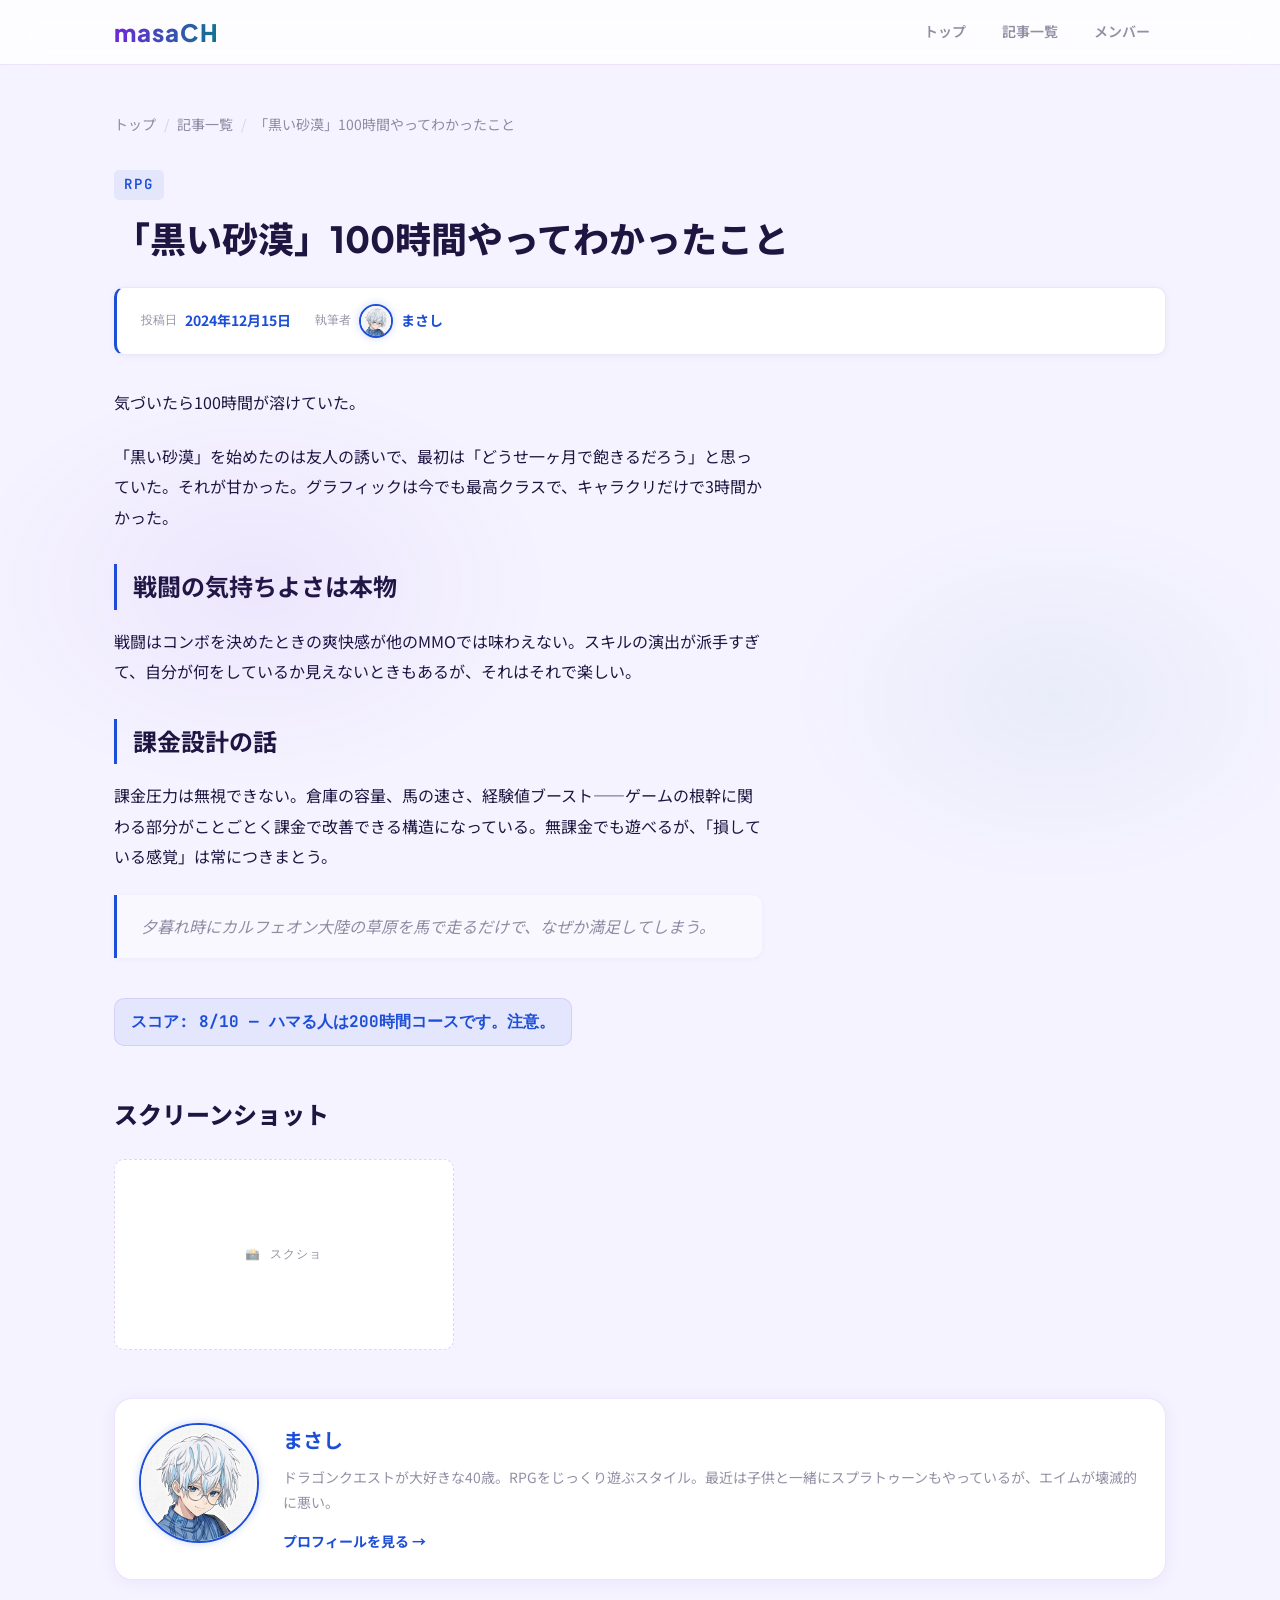
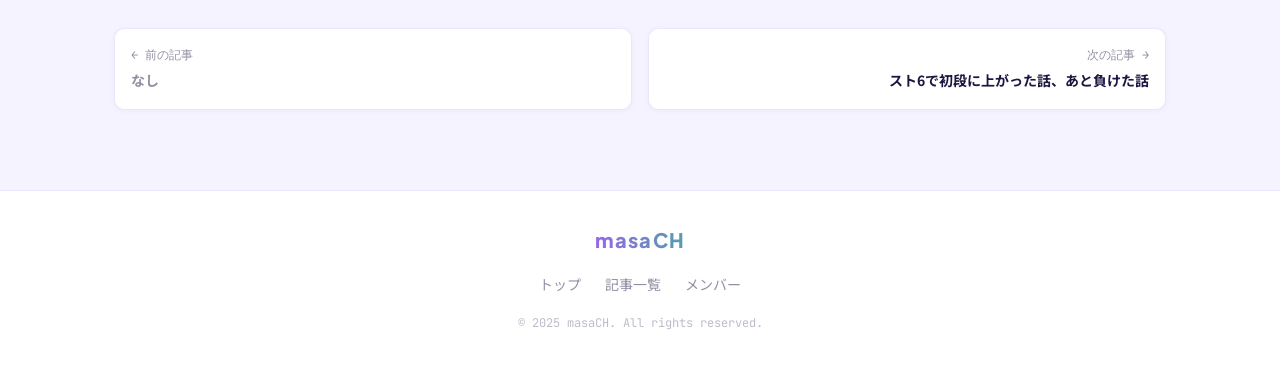
==== article-001.html @ e62e6ec9 "初回公開" ====
<!DOCTYPE html>
<html lang="ja">
<head>
  <meta charset="UTF-8">
  <meta name="viewport" content="width=device-width, initial-scale=1.0">
  <title>「黒い砂漠」100時間やってわかったこと — masaCH</title>
  <link rel="stylesheet" href="css/style.css">
</head>
<body class="page-wrapper member--masashi">

  <header class="site-header">
    <div class="header-inner">
      <a href="index.html" class="site-logo">masaCH</a>
      <button class="nav-toggle" aria-label="メニューを開く" aria-expanded="false" id="navToggle">
        <span></span><span></span><span></span>
      </button>
      <nav class="main-nav" id="mainNav">
        <a href="index.html">トップ</a>
        <a href="articles.html">記事一覧</a>
        <a href="members.html">メンバー</a>
      </nav>
    </div>
  </header>

  <main class="main-content">
    <div class="container">

      <nav class="breadcrumb" aria-label="パンくずリスト">
        <a href="index.html">トップ</a>
        <span class="breadcrumb__sep">/</span>
        <a href="articles.html">記事一覧</a>
        <span class="breadcrumb__sep">/</span>
        <span>「黒い砂漠」100時間やってわかったこと</span>
      </nav>

      <header class="article-header">
        <div class="card__tag">RPG</div>
        <h1 class="article__title">「黒い砂漠」100時間やってわかったこと</h1>
        <div class="article-meta">
          <div class="article-meta__item">
            <span class="article-meta__label">投稿日</span>
            <time datetime="2024-12-15"><strong>2024年12月15日</strong></time>
          </div>
          <div class="article-meta__item">
            <span class="article-meta__label">執筆者</span>
            <img class="avatar-img sm" src="images/masashi.png" alt="まさし">
            <strong>まさし</strong>
          </div>
        </div>
      </header>

      <div class="article-body">
        <p>気づいたら100時間が溶けていた。</p>
        <p>「黒い砂漠」を始めたのは友人の誘いで、最初は「どうせ一ヶ月で飽きるだろう」と思っていた。それが甘かった。グラフィックは今でも最高クラスで、キャラクリだけで3時間かかった。</p>
        <h2>戦闘の気持ちよさは本物</h2>
        <p>戦闘はコンボを決めたときの爽快感が他のMMOでは味わえない。スキルの演出が派手すぎて、自分が何をしているか見えないときもあるが、それはそれで楽しい。</p>
        <h2>課金設計の話</h2>
        <p>課金圧力は無視できない。倉庫の容量、馬の速さ、経験値ブースト——ゲームの根幹に関わる部分がことごとく課金で改善できる構造になっている。無課金でも遊べるが、「損している感覚」は常につきまとう。</p>
        <blockquote>夕暮れ時にカルフェオン大陸の草原を馬で走るだけで、なぜか満足してしまう。</blockquote>
        <div class="score">スコア: 8/10 — ハマる人は200時間コースです。注意。</div>
      </div>

      <section class="screenshots">
        <h2 class="section-title">スクリーンショット</h2>
        <div class="screenshots__grid">
          <div class="screenshot-placeholder"><span>📸 スクショ</span></div>
        </div>
      </section>

      <div class="author-card member--masashi">
        <img class="avatar-img lg" src="images/masashi.png" alt="まさし">
        <div class="author-card__info">
          <div class="author-card__handle">まさし</div>
          <p class="author-card__bio">ドラゴンクエストが大好きな40歳。RPGをじっくり遊ぶスタイル。最近は子供と一緒にスプラトゥーンもやっているが、エイムが壊滅的に悪い。</p>
          <a href="members.html" class="author-card__link">プロフィールを見る →</a>
        </div>
      </div>

      <nav class="article-nav" aria-label="記事ナビゲーション">
        <div class="article-nav__item">
          <span class="article-nav__label">← 前の記事</span>
          <span class="article-nav__title" style="color: var(--muted);">なし</span>
        </div>
        <a href="article-002.html" class="article-nav__item article-nav__item--next">
          <span class="article-nav__label">次の記事 →</span>
          <span class="article-nav__title">スト6で初段に上がった話、あと負けた話</span>
        </a>
      </nav>

    </div>
  </main>

  <footer class="site-footer">
    <div class="footer-inner">
      <div class="footer-logo">masaCH</div>
      <nav class="footer-links">
        <a href="index.html">トップ</a>
        <a href="articles.html">記事一覧</a>
        <a href="members.html">メンバー</a>
      </nav>
      <p class="footer-copy">&copy; 2025 masaCH. All rights reserved.</p>
    </div>
  </footer>

  <script src="js/main.js"></script>
</body>
</html>
---- css/style.css ----
/* ===================================================
   masaCH — style.css  (ライトテーマ)
=================================================== */

@import url('https://fonts.googleapis.com/css2?family=Plus+Jakarta+Sans:wght@400;600;700;800&family=Noto+Sans+JP:wght@400;500;700&family=JetBrains+Mono:wght@400;500&display=swap');

/* --- Variables --- */
:root {
  --bg:          #f5f3ff;
  --surface:     #ffffff;
  --surface-s:   #f9f8ff;
  --border:      rgba(109,40,217,0.12);
  --border-h:    rgba(109,40,217,0.28);
  --text:        #1e1640;
  --muted:       rgba(30,22,64,0.48);

  --accent:      #6d28d9;
  --accent2:     #0e7490;

  /* メンバーカラー（ライト背景で読めるよう暗め） */
  --color-masaharu: #15803d;
  --color-masaaki:  #c2410c;
  --color-masashi:  #1d4ed8;

  --font-heading: 'Plus Jakarta Sans', 'Noto Sans JP', sans-serif;
  --font-body:    'Noto Sans JP', sans-serif;
  --font-mono:    'JetBrains Mono', monospace;

  --fs-xs:   0.75rem;
  --fs-sm:   0.875rem;
  --fs-base: 1rem;
  --fs-lg:   1.25rem;
  --fs-xl:   1.5rem;
  --fs-2xl:  2rem;

  --space-2: 0.5rem;
  --space-3: 0.75rem;
  --space-4: 1rem;
  --space-5: 1.25rem;
  --space-6: 1.5rem;
  --space-8: 2rem;
  --space-12: 3rem;

  --max-width: 1100px;
  --radius:    10px;
  --radius-lg: 18px;
}

/* --- Reset --- */
*, *::before, *::after { box-sizing: border-box; margin: 0; padding: 0; }
html { scroll-behavior: smooth; }

body {
  background: var(--bg);
  color: var(--text);
  font-family: var(--font-body);
  font-size: var(--fs-base);
  line-height: 1.7;
  min-height: 100vh;
  overflow-x: hidden;
}

/* 淡いパープルのグロー — コンテンツエリアのみ */
body::before {
  content: '';
  position: fixed;
  top: 40%; left: -5%;
  width: 50%; height: 50%;
  background: radial-gradient(ellipse, rgba(109,40,217,0.06) 0%, transparent 65%);
  pointer-events: none;
  z-index: 0;
}

body::after {
  content: '';
  position: fixed;
  bottom: 0; right: -5%;
  width: 45%; height: 45%;
  background: radial-gradient(ellipse, rgba(14,116,144,0.05) 0%, transparent 65%);
  pointer-events: none;
  z-index: 0;
}

img { max-width: 100%; height: auto; display: block; }
a { color: var(--accent); text-decoration: none; transition: opacity 0.2s; }
a:hover { opacity: 0.75; }
ul, ol { list-style: none; }

/* Layer above body glows */
.page-wrapper { position: relative; z-index: 1; display: flex; flex-direction: column; min-height: 100vh; }
.main-content { flex: 1; padding: var(--space-12) 0; }
.container { max-width: var(--max-width); margin: 0 auto; padding: 0 var(--space-6); }

/* Member color bindings */
.member--masaharu { --member-color: var(--color-masaharu); --member-bg: rgba(21,128,61,0.08); }
.member--masaaki  { --member-color: var(--color-masaaki);  --member-bg: rgba(194,65,12,0.08); }
.member--masashi  { --member-color: var(--color-masashi);  --member-bg: rgba(29,78,216,0.08); }

/* ===================================================
   AVATAR — 画像ベース
=================================================== */

.avatar-img {
  border-radius: 50%;
  object-fit: cover;
  object-position: top;
  flex-shrink: 0;
  display: block;
}

.avatar-img.sm  { width: 34px;  height: 34px; }
.avatar-img.md  { width: 56px;  height: 56px; }
.avatar-img.lg  { width: 120px; height: 120px; }
.avatar-img.xl  { width: 160px; height: 160px; }

.member--masaharu .avatar-img { border: 2px solid var(--color-masaharu); box-shadow: 0 0 8px rgba(21,128,61,0.22); }
.member--masaaki  .avatar-img { border: 2px solid var(--color-masaaki);  box-shadow: 0 0 8px rgba(194,65,12,0.22); }
.member--masashi  .avatar-img { border: 2px solid var(--color-masashi);  box-shadow: 0 0 8px rgba(29,78,216,0.22); }

/* ===================================================
   HEADER
=================================================== */

.site-header {
  background: rgba(255,255,255,0.82);
  backdrop-filter: blur(20px);
  -webkit-backdrop-filter: blur(20px);
  border-bottom: 1px solid var(--border);
  position: sticky;
  top: 0;
  z-index: 100;
}

.header-inner {
  display: flex;
  align-items: center;
  justify-content: space-between;
  height: 64px;
  max-width: var(--max-width);
  margin: 0 auto;
  padding: 0 var(--space-6);
}

.site-logo {
  font-family: var(--font-heading);
  font-size: var(--fs-xl);
  font-weight: 800;
  background: linear-gradient(90deg, #6d28d9 0%, #0e7490 100%);
  -webkit-background-clip: text;
  -webkit-text-fill-color: transparent;
  background-clip: text;
  letter-spacing: 0.04em;
}

.main-nav { display: flex; gap: 0.25rem; align-items: center; }

.main-nav a {
  font-family: var(--font-heading);
  font-size: var(--fs-sm);
  font-weight: 600;
  color: var(--muted);
  padding: var(--space-2) var(--space-4);
  border-radius: 8px;
  transition: color 0.2s, background 0.2s;
}

.main-nav a:hover { color: var(--text); background: rgba(109,40,217,0.07); opacity: 1; }
.main-nav a.active { color: var(--accent); }

/* Hamburger */
.nav-toggle {
  display: none;
  flex-direction: column;
  gap: 5px;
  background: none;
  border: none;
  cursor: pointer;
  padding: var(--space-2);
}

.nav-toggle span {
  display: block;
  width: 24px;
  height: 2px;
  background: var(--text);
  border-radius: 2px;
  transition: transform 0.3s, opacity 0.3s;
}

.nav-toggle.is-open span:nth-child(1) { transform: translateY(7px) rotate(45deg); }
.nav-toggle.is-open span:nth-child(2) { opacity: 0; }
.nav-toggle.is-open span:nth-child(3) { transform: translateY(-7px) rotate(-45deg); }

@media (max-width: 640px) {
  .nav-toggle { display: flex; }
  .main-nav {
    display: none;
    position: absolute;
    top: 64px; left: 0; right: 0;
    flex-direction: column;
    gap: 0;
    background: rgba(255,255,255,0.97);
    border-bottom: 1px solid var(--border);
    padding: var(--space-4) 0;
  }
  .main-nav.nav--open { display: flex; }
  .main-nav a { padding: var(--space-3) var(--space-6); border-radius: 0; }
}

/* ===================================================
   HERO — 3shot.png + タイトル + メンバーチップ
=================================================== */

.hero {
  padding: 3.5rem var(--space-6) 3rem;
  text-align: center;
  position: relative;
  background: linear-gradient(175deg, #ede9fe 0%, #f0eeff 50%, #f5f3ff 100%);
  border-bottom: 1px solid rgba(109,40,217,0.18);
}

/* Hero専用グロー */
.hero-glow {
  position: absolute;
  top: -15%; left: 50%;
  transform: translateX(-50%);
  width: 1100px; height: 550px;
  background:
    radial-gradient(ellipse 60% 50% at 50% 20%, rgba(109,40,217,0.13) 0%, transparent 60%),
    radial-gradient(ellipse 40% 35% at 30% 60%, rgba(14,116,144,0.07) 0%, transparent 60%),
    radial-gradient(ellipse 40% 35% at 70% 60%, rgba(124,58,237,0.06) 0%, transparent 60%);
  pointer-events: none;
}

.hero-inner {
  position: relative;
  z-index: 1;
  max-width: 960px;
  margin: 0 auto;
}

.hero-eyebrow {
  display: inline-block;
  font-family: var(--font-mono);
  font-size: var(--fs-xs);
  letter-spacing: 0.22em;
  text-transform: uppercase;
  color: var(--accent);
  border: 1px solid rgba(109,40,217,0.3);
  background: rgba(109,40,217,0.07);
  padding: 0.3rem 1rem;
  border-radius: 999px;
  margin-bottom: 1.5rem;
}

.hero__title {
  font-family: var(--font-heading);
  font-size: clamp(2.5rem, 7vw, 5rem);
  font-weight: 800;
  letter-spacing: -0.02em;
  line-height: 1;
  margin-bottom: 0.75rem;
  background: linear-gradient(135deg, #6d28d9 0%, #1e1640 40%, #0e7490 100%);
  -webkit-background-clip: text;
  -webkit-text-fill-color: transparent;
  background-clip: text;
}

.hero__tagline {
  font-family: var(--font-heading);
  font-size: var(--fs-base);
  color: var(--muted);
  letter-spacing: 0.08em;
  margin-bottom: 2rem;
}

/* Group photo */
.hero-photo {
  width: 100%;
  border-radius: var(--radius-lg);
  overflow: hidden;
  border: 1px solid rgba(109,40,217,0.18);
  box-shadow:
    0 0 40px rgba(109,40,217,0.1),
    0 8px 40px rgba(0,0,0,0.08);
  margin-bottom: 2rem;
  position: relative;
}

.hero-photo img {
  width: 100%;
  display: block;
  max-height: 480px;
  object-fit: cover;
  object-position: center top;
}

/* Bottom fade on photo */
.hero-photo::after {
  content: '';
  position: absolute;
  bottom: 0; left: 0; right: 0;
  height: 90px;
  background: linear-gradient(to top, #f5f3ff, transparent);
  pointer-events: none;
}

/* Member chips */
.hero__members {
  display: flex;
  justify-content: center;
  gap: 2rem;
  flex-wrap: wrap;
}

.hero__member-chip {
  display: flex;
  flex-direction: column;
  align-items: center;
  gap: 0.5rem;
  font-family: var(--font-heading);
  font-size: var(--fs-sm);
  font-weight: 700;
  color: var(--text);
  transition: transform 0.2s, opacity 0.2s;
}

.hero__member-chip:hover {
  transform: translateY(-3px);
  opacity: 1;
  color: var(--member-color, var(--accent));
}

.hero__member-chip .avatar-img.md {
  width: 64px;
  height: 64px;
  box-shadow: 0 4px 16px rgba(0,0,0,0.12);
  transition: box-shadow 0.2s;
}

.hero__member-chip:hover .avatar-img.md {
  box-shadow: 0 6px 20px rgba(0,0,0,0.18);
}

/* ===================================================
   SECTION HEADERS
=================================================== */

.section-header {
  display: flex;
  align-items: center;
  justify-content: space-between;
  margin-bottom: var(--space-8);
  flex-wrap: wrap;
  gap: var(--space-4);
}

.section-title {
  font-family: var(--font-heading);
  font-size: var(--fs-xl);
  font-weight: 800;
  color: var(--text);
}

.view-all-link {
  font-family: var(--font-heading);
  font-size: var(--fs-sm);
  font-weight: 600;
  color: var(--accent);
  border: 1px solid rgba(109,40,217,0.3);
  padding: var(--space-2) var(--space-4);
  border-radius: 8px;
  transition: background 0.2s;
}

.view-all-link:hover { background: rgba(109,40,217,0.07); opacity: 1; }

/* ===================================================
   CARD GRID
=================================================== */

.card-grid {
  display: grid;
  grid-template-columns: 1fr;
  gap: var(--space-5);
}

@media (min-width: 600px) {
  .card-grid { grid-template-columns: repeat(2, 1fr); }
}

@media (min-width: 900px) {
  .card-grid { grid-template-columns: repeat(3, 1fr); }
}

/* --- Card --- */
.card {
  background: var(--surface);
  border: 1px solid var(--border);
  border-radius: var(--radius-lg);
  overflow: hidden;
  display: flex;
  flex-direction: column;
  box-shadow: 0 2px 12px rgba(109,40,217,0.06);
  transition: border-color 0.25s, box-shadow 0.25s, transform 0.25s;
}

.card:hover {
  border-color: rgba(109,40,217,0.3);
  box-shadow: 0 8px 32px rgba(109,40,217,0.12);
  transform: translateY(-4px);
}

.card:hover.member--masaharu { border-color: rgba(21,128,61,0.4); box-shadow: 0 8px 32px rgba(21,128,61,0.1); }
.card:hover.member--masaaki  { border-color: rgba(194,65,12,0.4);  box-shadow: 0 8px 32px rgba(194,65,12,0.1); }
.card:hover.member--masashi  { border-color: rgba(29,78,216,0.4);  box-shadow: 0 8px 32px rgba(29,78,216,0.1); }

/* Card thumbnail */
.card__image {
  width: 100%;
  border-bottom: 1px solid var(--border);
  overflow: hidden;
}

.card__image .screenshot-placeholder {
  aspect-ratio: 16/9;
  background: rgba(109,40,217,0.04);
  display: flex;
  align-items: center;
  justify-content: center;
  color: var(--muted);
  font-family: var(--font-mono);
  font-size: var(--fs-xs);
  letter-spacing: 0.1em;
}

.card__image img {
  width: 100%;
  aspect-ratio: 16/9;
  object-fit: cover;
}

/* Card body */
.card__body {
  padding: var(--space-5);
  display: flex;
  flex-direction: column;
  gap: var(--space-3);
  flex: 1;
}

.card__tag {
  display: inline-block;
  font-family: var(--font-mono);
  font-size: var(--fs-xs);
  letter-spacing: 0.12em;
  text-transform: uppercase;
  padding: 0.2rem 0.65rem;
  border-radius: 5px;
  align-self: flex-start;
  color: var(--member-color, var(--accent));
  background: var(--member-bg, rgba(109,40,217,0.07));
  font-weight: 600;
}

.card__title {
  font-family: var(--font-heading);
  font-size: var(--fs-base);
  font-weight: 700;
  color: var(--text);
  line-height: 1.55;
  flex: 1;
}

.card__meta {
  display: flex;
  align-items: center;
  gap: var(--space-2);
  padding-top: var(--space-3);
  border-top: 1px solid var(--border);
  margin-top: auto;
}

.card__author {
  font-family: var(--font-heading);
  font-size: var(--fs-sm);
  font-weight: 700;
  color: var(--member-color, var(--accent));
}

.card__date {
  font-family: var(--font-mono);
  font-size: var(--fs-xs);
  color: var(--muted);
  margin-left: auto;
}

.card__link {
  display: block;
  text-align: right;
  padding: 0.625rem var(--space-5);
  font-family: var(--font-heading);
  font-size: var(--fs-sm);
  font-weight: 600;
  color: rgba(109,40,217,0.45);
  border-top: 1px solid var(--border);
  transition: color 0.2s;
}

.card:hover .card__link { color: var(--accent); }

/* ===================================================
   PAGE HEADER
=================================================== */

.page-header {
  padding: var(--space-12) 0 var(--space-8);
  border-bottom: 1px solid var(--border);
  margin-bottom: var(--space-8);
}

.page-header__title {
  font-family: var(--font-heading);
  font-size: var(--fs-2xl);
  font-weight: 800;
  color: var(--text);
}

.page-header__desc {
  margin-top: var(--space-3);
  color: var(--muted);
}

/* ===================================================
   MEMBERS PAGE
=================================================== */

.member-grid {
  display: grid;
  grid-template-columns: 1fr;
  gap: var(--space-8);
}

@media (min-width: 768px) {
  .member-grid { grid-template-columns: repeat(3, 1fr); }
}

.member-card {
  background: var(--surface);
  border: 1px solid var(--border);
  border-radius: var(--radius-lg);
  overflow: hidden;
  box-shadow: 0 2px 16px rgba(109,40,217,0.07);
  display: flex;
  flex-direction: column;
  text-align: center;
  transition: border-color 0.25s, box-shadow 0.25s, transform 0.25s;
}

.member-card:hover {
  border-color: var(--member-color);
  box-shadow: 0 8px 32px rgba(0,0,0,0.1);
  transform: translateY(-4px);
}

/* Full-width photo at top of member card */
.member-card__photo {
  width: 100%;
  aspect-ratio: 1 / 1;
  overflow: hidden;
  border-bottom: 1px solid var(--border);
}

.member-card__photo img {
  width: 100%;
  height: 100%;
  object-fit: cover;
  object-position: top;
  transition: transform 0.4s;
}

.member-card:hover .member-card__photo img {
  transform: scale(1.03);
}

.member-card__body {
  padding: var(--space-6) var(--space-5);
  display: flex;
  flex-direction: column;
  gap: var(--space-4);
  flex: 1;
}

.member-card__handle {
  font-family: var(--font-heading);
  font-size: var(--fs-xl);
  font-weight: 800;
  color: var(--member-color);
  letter-spacing: 0.03em;
}

.member-card__role {
  font-family: var(--font-mono);
  font-size: var(--fs-xs);
  color: var(--muted);
  border: 1px solid var(--border);
  padding: 0.2rem var(--space-3);
  border-radius: 999px;
  display: inline-block;
  letter-spacing: 0.06em;
}

.member-card__age {
  font-family: var(--font-mono);
  font-size: var(--fs-sm);
  color: var(--member-color);
  font-weight: 500;
}

.member-card__bio {
  font-size: var(--fs-sm);
  color: var(--muted);
  line-height: 1.85;
  text-align: left;
}

.member-card__genres {
  display: flex;
  gap: var(--space-2);
  flex-wrap: wrap;
  justify-content: center;
}

.genre-tag {
  font-family: var(--font-mono);
  font-size: var(--fs-xs);
  color: var(--member-color);
  background: var(--member-bg);
  border: 1px solid var(--border);
  padding: 0.2rem var(--space-3);
  border-radius: 5px;
  letter-spacing: 0.04em;
}

.member-card__playing {
  font-family: var(--font-mono);
  font-size: var(--fs-xs);
  color: var(--muted);
}

.member-card__playing span { color: var(--member-color); }

.member-card__articles-link {
  display: inline-flex;
  align-items: center;
  gap: var(--space-2);
  font-family: var(--font-heading);
  font-size: var(--fs-sm);
  font-weight: 700;
  color: var(--member-color);
  border: 1px solid var(--border);
  padding: var(--space-2) var(--space-5);
  border-radius: 999px;
  margin-top: auto;
  transition: background 0.2s, border-color 0.2s;
}

.member-card__articles-link:hover {
  background: var(--member-bg);
  border-color: var(--member-color);
  opacity: 1;
}

/* ===================================================
   FILTER BAR
=================================================== */

.filter-bar {
  display: flex;
  gap: var(--space-3);
  flex-wrap: wrap;
  margin-bottom: var(--space-8);
}

.filter-btn {
  font-family: var(--font-heading);
  font-size: var(--fs-sm);
  font-weight: 600;
  color: var(--muted);
  background: var(--surface);
  border: 1px solid var(--border);
  padding: var(--space-2) var(--space-5);
  border-radius: 999px;
  cursor: pointer;
  box-shadow: 0 1px 4px rgba(0,0,0,0.05);
  transition: color 0.2s, border-color 0.2s, background 0.2s;
}

.filter-btn:hover { color: var(--text); border-color: var(--border-h); }

.filter-btn.is-active {
  color: var(--filter-color, var(--accent));
  border-color: var(--filter-color, var(--accent));
  background: var(--filter-bg, rgba(109,40,217,0.07));
}

.filter-btn--masaharu { --filter-color: var(--color-masaharu); --filter-bg: rgba(21,128,61,0.07); }
.filter-btn--masaaki  { --filter-color: var(--color-masaaki);  --filter-bg: rgba(194,65,12,0.07); }
.filter-btn--masashi  { --filter-color: var(--color-masashi);  --filter-bg: rgba(29,78,216,0.07); }

.card.is-hidden { display: none; }

/* ===================================================
   ARTICLE PAGE
=================================================== */

.breadcrumb {
  font-size: var(--fs-sm);
  color: var(--muted);
  margin-bottom: var(--space-8);
  display: flex;
  gap: var(--space-2);
  align-items: center;
  flex-wrap: wrap;
}

.breadcrumb a { color: var(--muted); }
.breadcrumb a:hover { color: var(--text); opacity: 1; }
.breadcrumb__sep { opacity: 0.3; }

.article-header { margin-bottom: var(--space-8); }
.article-header .card__tag { margin-bottom: var(--space-4); font-size: var(--fs-sm); }

.article__title {
  font-family: var(--font-heading);
  font-size: clamp(1.5rem, 4vw, 2.25rem);
  font-weight: 800;
  color: var(--text);
  line-height: 1.3;
  margin-bottom: var(--space-6);
}

.article-meta {
  display: flex;
  align-items: center;
  gap: var(--space-6);
  flex-wrap: wrap;
  padding: var(--space-4) var(--space-6);
  background: var(--surface);
  border: 1px solid var(--border);
  border-left: 3px solid var(--member-color, var(--accent));
  border-radius: var(--radius);
  box-shadow: 0 1px 8px rgba(0,0,0,0.05);
}

.article-meta__item {
  display: flex;
  align-items: center;
  gap: var(--space-2);
  font-size: var(--fs-sm);
  color: var(--muted);
}

.article-meta__item strong { color: var(--member-color, var(--accent)); font-weight: 700; }
.article-meta__label { font-family: var(--font-mono); font-size: var(--fs-xs); color: var(--muted); }

.article-body {
  font-size: var(--fs-base);
  line-height: 1.9;
  color: var(--text);
  max-width: 72ch;
}

.article-body p { margin-bottom: var(--space-6); }

.article-body h2 {
  font-family: var(--font-heading);
  font-size: var(--fs-xl);
  font-weight: 700;
  color: var(--text);
  padding-left: var(--space-4);
  border-left: 3px solid var(--member-color, var(--accent));
  margin: var(--space-8) 0 var(--space-4);
}

.article-body blockquote {
  border-left: 3px solid var(--member-color, var(--accent));
  padding: var(--space-4) var(--space-6);
  background: var(--surface-s);
  border-radius: 0 var(--radius) var(--radius) 0;
  color: var(--muted);
  font-style: italic;
  margin: var(--space-6) 0;
  box-shadow: 0 1px 6px rgba(0,0,0,0.04);
}

.article-body .score {
  display: inline-block;
  font-family: var(--font-mono);
  font-size: var(--fs-base);
  font-weight: 700;
  color: var(--member-color, var(--accent));
  background: var(--member-bg, rgba(109,40,217,0.07));
  border: 1px solid var(--border);
  padding: var(--space-2) var(--space-4);
  border-radius: var(--radius);
  margin-top: var(--space-4);
}

/* Screenshots */
.screenshots { margin: var(--space-12) 0; }

.section-title {
  font-family: var(--font-heading);
  font-size: var(--fs-xl);
  font-weight: 800;
  color: var(--text);
  margin-bottom: var(--space-6);
}

.screenshots__grid {
  display: grid;
  grid-template-columns: repeat(auto-fill, minmax(260px, 1fr));
  gap: var(--space-4);
}

.screenshot-placeholder {
  aspect-ratio: 16/9;
  background: var(--surface);
  border: 1px dashed rgba(109,40,217,0.2);
  border-radius: var(--radius);
  display: flex;
  align-items: center;
  justify-content: center;
  color: var(--muted);
  font-family: var(--font-mono);
  font-size: var(--fs-xs);
  letter-spacing: 0.1em;
  transition: border-color 0.2s;
}

.screenshot-placeholder:hover { border-color: var(--member-color, var(--accent)); }

.screenshots__grid img {
  width: 100%;
  aspect-ratio: 16/9;
  object-fit: cover;
  border-radius: var(--radius);
  border: 1px solid var(--border);
}

/* Author card */
.author-card {
  display: flex;
  gap: var(--space-6);
  align-items: flex-start;
  padding: var(--space-6);
  background: var(--surface);
  border: 1px solid var(--border);
  border-radius: var(--radius-lg);
  margin: var(--space-12) 0;
  box-shadow: 0 2px 16px rgba(109,40,217,0.07);
}

.author-card__info { flex: 1; }

.author-card__handle {
  font-family: var(--font-heading);
  font-size: var(--fs-lg);
  font-weight: 700;
  color: var(--member-color, var(--accent));
  margin-bottom: var(--space-2);
}

.author-card__bio {
  font-size: var(--fs-sm);
  color: var(--muted);
  line-height: 1.8;
  margin-bottom: var(--space-3);
}

.author-card__link {
  font-size: var(--fs-sm);
  font-weight: 700;
  color: var(--member-color, var(--accent));
}

/* Article nav */
.article-nav {
  display: grid;
  grid-template-columns: 1fr 1fr;
  gap: var(--space-4);
  margin: var(--space-8) 0;
}

.article-nav__item {
  display: flex;
  flex-direction: column;
  gap: 0.25rem;
  padding: var(--space-4);
  background: var(--surface);
  border: 1px solid var(--border);
  border-radius: var(--radius);
  transition: border-color 0.2s, box-shadow 0.2s;
  box-shadow: 0 1px 6px rgba(0,0,0,0.04);
}

.article-nav__item:hover { border-color: var(--accent); box-shadow: 0 4px 16px rgba(109,40,217,0.1); }

.article-nav__label {
  font-family: var(--font-mono);
  font-size: var(--fs-xs);
  color: var(--muted);
}

.article-nav__title {
  font-size: var(--fs-sm);
  font-weight: 700;
  color: var(--text);
}

.article-nav__item--next { text-align: right; }

/* ===================================================
   FOOTER
=================================================== */

.site-footer {
  border-top: 1px solid var(--border);
  padding: var(--space-8) 0;
  text-align: center;
  background: #ffffff;
}

.footer-inner {
  display: flex;
  flex-direction: column;
  gap: var(--space-4);
  align-items: center;
}

.footer-logo {
  font-family: var(--font-heading);
  font-size: var(--fs-lg);
  font-weight: 800;
  background: linear-gradient(90deg, #6d28d9, #0e7490);
  -webkit-background-clip: text;
  -webkit-text-fill-color: transparent;
  background-clip: text;
  letter-spacing: 0.06em;
  opacity: 0.7;
}

.footer-links { display: flex; gap: var(--space-6); }

.footer-links a {
  font-size: var(--fs-sm);
  color: var(--muted);
  transition: color 0.2s;
}

.footer-links a:hover { color: var(--text); opacity: 1; }

.footer-copy {
  font-family: var(--font-mono);
  font-size: var(--fs-xs);
  color: var(--muted);
  opacity: 0.6;
}
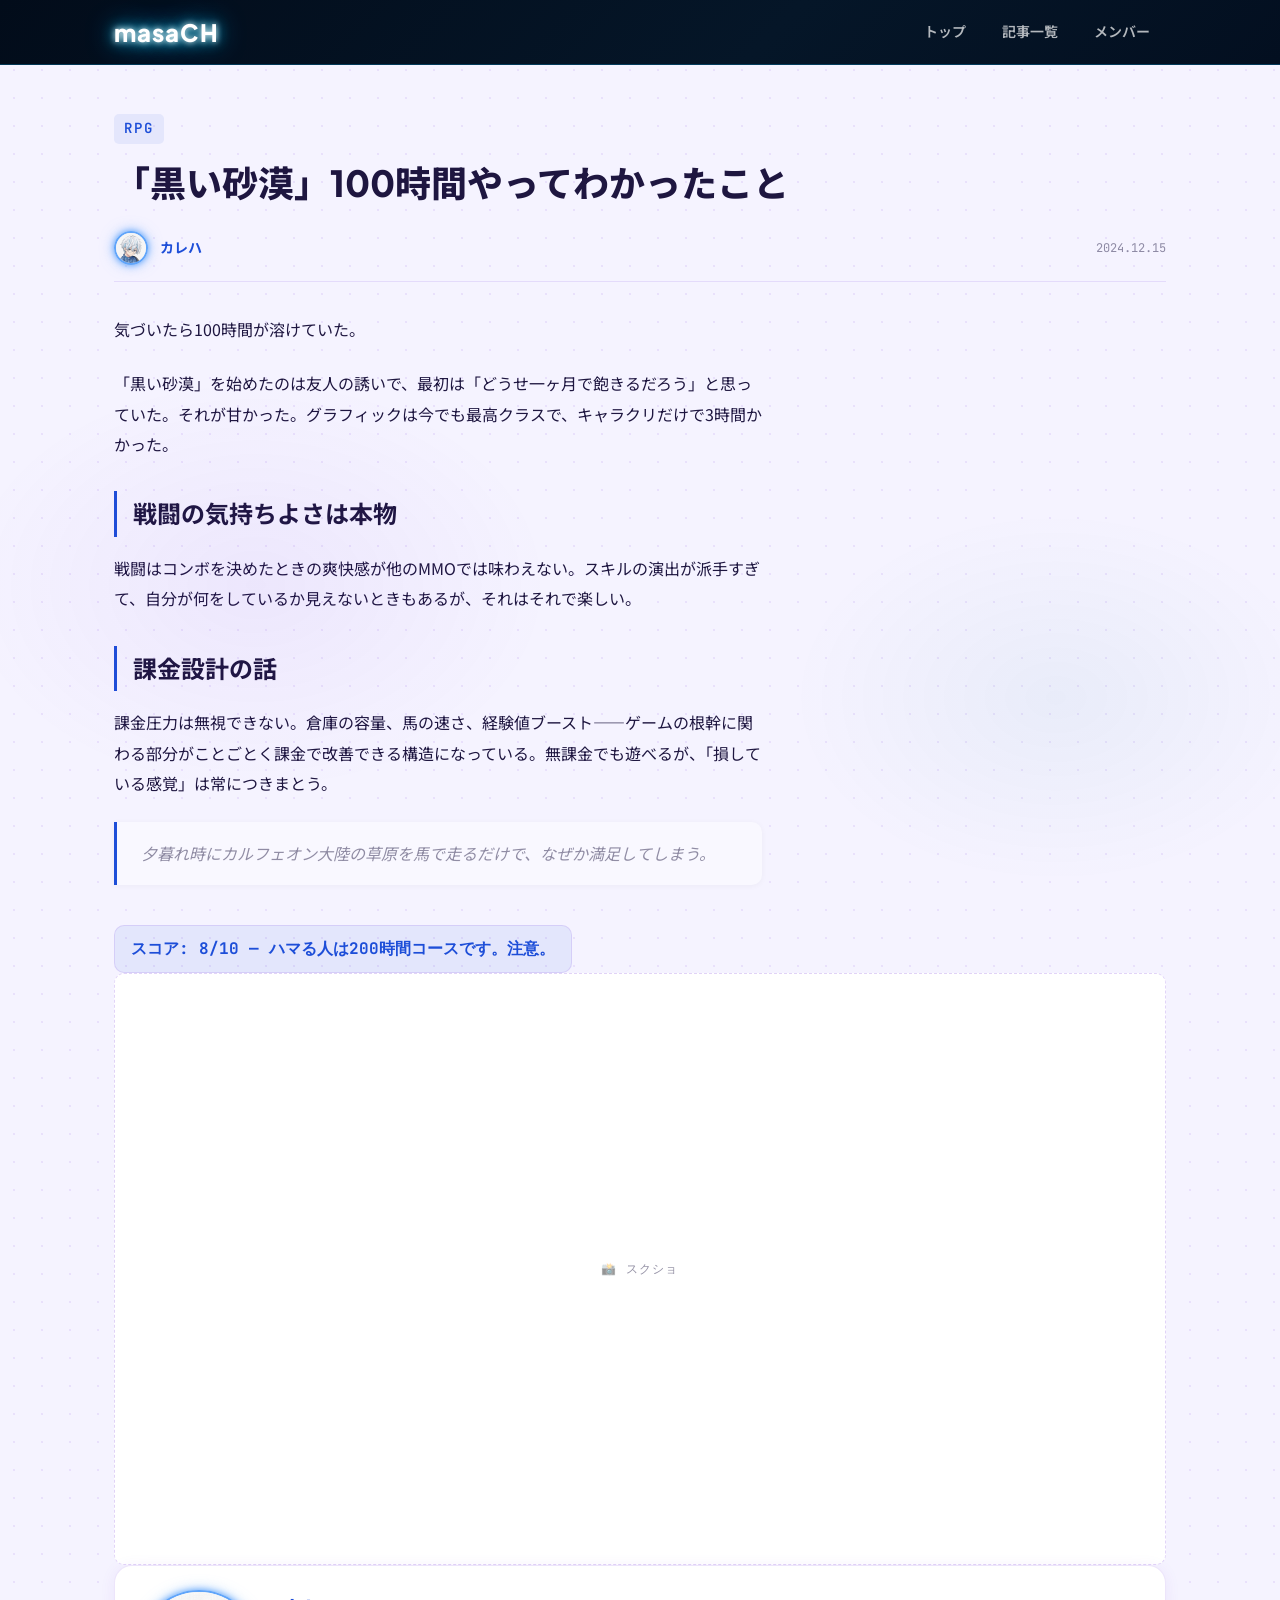
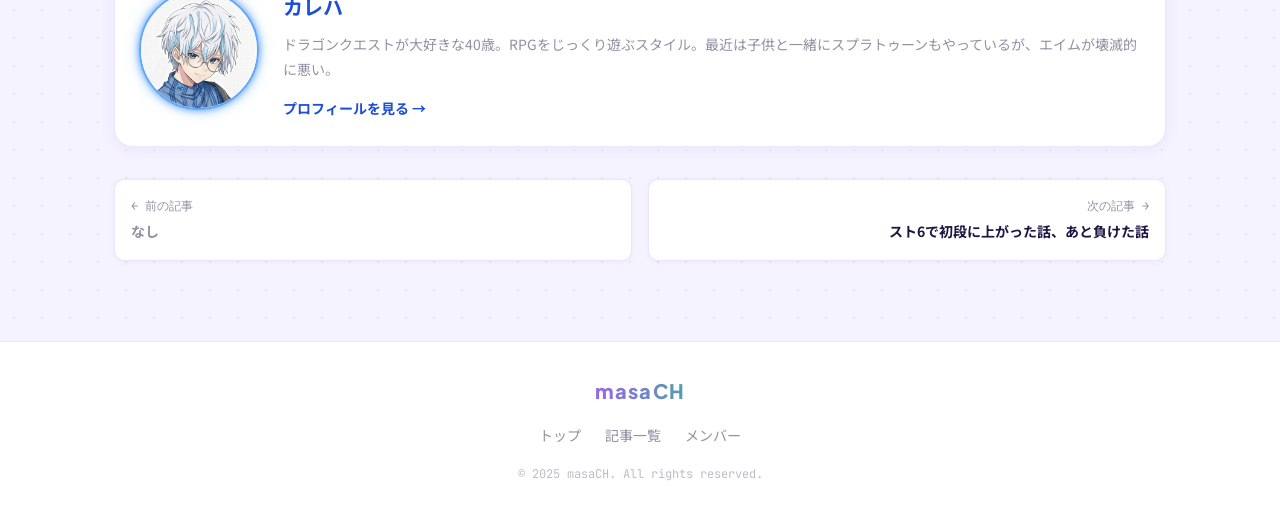
==== commit f1b5d6e4: "ヒーロービュー変更" ====
--- a/article-001.html
+++ b/article-001.html
@@ -25,29 +25,16 @@
   <main class="main-content">
     <div class="container">
 
-      <nav class="breadcrumb" aria-label="パンくずリスト">
-        <a href="index.html">トップ</a>
-        <span class="breadcrumb__sep">/</span>
-        <a href="articles.html">記事一覧</a>
-        <span class="breadcrumb__sep">/</span>
-        <span>「黒い砂漠」100時間やってわかったこと</span>
-      </nav>
-
       <header class="article-header">
         <div class="card__tag">RPG</div>
         <h1 class="article__title">「黒い砂漠」100時間やってわかったこと</h1>
-        <div class="article-meta">
-          <div class="article-meta__item">
-            <span class="article-meta__label">投稿日</span>
-            <time datetime="2024-12-15"><strong>2024年12月15日</strong></time>
-          </div>
-          <div class="article-meta__item">
-            <span class="article-meta__label">執筆者</span>
-            <img class="avatar-img sm" src="images/masashi.png" alt="まさし">
-            <strong>まさし</strong>
-          </div>
-        </div>
       </header>
+
+      <div class="article-byline member--masashi">
+        <div class="avatar-circle sm member--masashi"><img src="images/masashi.png" alt="カレハ"></div>
+        <span class="article-byline__name">カレハ</span>
+        <time class="article-byline__date" datetime="2024-12-15">2024.12.15</time>
+      </div>
 
       <div class="article-body">
         <p>気づいたら100時間が溶けていた。</p>
@@ -61,16 +48,15 @@
       </div>
 
       <section class="screenshots">
-        <h2 class="section-title">スクリーンショット</h2>
         <div class="screenshots__grid">
           <div class="screenshot-placeholder"><span>📸 スクショ</span></div>
         </div>
       </section>
 
       <div class="author-card member--masashi">
-        <img class="avatar-img lg" src="images/masashi.png" alt="まさし">
+        <div class="avatar-circle lg member--masashi"><img src="images/masashi.png" alt="カレハ"></div>
         <div class="author-card__info">
-          <div class="author-card__handle">まさし</div>
+          <div class="author-card__handle">カレハ</div>
           <p class="author-card__bio">ドラゴンクエストが大好きな40歳。RPGをじっくり遊ぶスタイル。最近は子供と一緒にスプラトゥーンもやっているが、エイムが壊滅的に悪い。</p>
           <a href="members.html" class="author-card__link">プロフィールを見る →</a>
         </div>
--- a/css/style.css
+++ b/css/style.css
@@ -2,7 +2,7 @@
    masaCH — style.css  (ライトテーマ)
 =================================================== */
 
-@import url('https://fonts.googleapis.com/css2?family=Plus+Jakarta+Sans:wght@400;600;700;800&family=Noto+Sans+JP:wght@400;500;700&family=JetBrains+Mono:wght@400;500&display=swap');
+@import url('https://fonts.googleapis.com/css2?family=Plus+Jakarta+Sans:wght@400;600;700;800&family=Noto+Sans+JP:wght@400;500;700&family=JetBrains+Mono:wght@400;500&family=DotGothic16&display=swap');
 
 /* --- Variables --- */
 :root {
@@ -17,7 +17,6 @@
   --accent:      #6d28d9;
   --accent2:     #0e7490;
 
-  /* メンバーカラー（ライト背景で読めるよう暗め） */
   --color-masaharu: #15803d;
   --color-masaaki:  #c2410c;
   --color-masashi:  #1d4ed8;
@@ -46,12 +45,59 @@
   --radius-lg: 18px;
 }
 
+/* ===================================================
+   ANIMATIONS
+=================================================== */
+
+@keyframes fadeInUp {
+  from { opacity: 0; transform: translateY(20px); }
+  to   { opacity: 1; transform: translateY(0); }
+}
+
+@keyframes floatY {
+  0%, 100% { transform: translateY(0); }
+  50%       { transform: translateY(-8px); }
+}
+
+@keyframes heroGradient {
+  0%, 100% { background-position: 0% 50%; }
+  50%       { background-position: 100% 50%; }
+}
+
+@keyframes eyebrowPulse {
+  0%, 100% { box-shadow: 0 0 0 0 rgba(0,212,255,0.3); }
+  50%       { box-shadow: 0 0 0 6px rgba(0,212,255,0); }
+}
+
+@keyframes neonFlicker {
+  0%, 90%, 100% {
+    text-shadow:
+      0 0 6px rgba(255,255,255,0.9),
+      0 0 14px rgba(0,212,255,0.9),
+      0 0 30px rgba(0,180,255,0.65),
+      0 0 60px rgba(0,140,255,0.4),
+      0 0 100px rgba(0,100,200,0.2);
+    opacity: 1;
+  }
+  92% { opacity: 0.82; }
+  94% { opacity: 1; }
+  96% { opacity: 0.88; }
+  98% { opacity: 1; }
+}
+
+@keyframes orb {
+  0%, 100% { transform: translateX(-50%) translateY(0) scale(1); }
+  50%       { transform: translateX(-50%) translateY(-20px) scale(1.05); }
+}
+
 /* --- Reset --- */
 *, *::before, *::after { box-sizing: border-box; margin: 0; padding: 0; }
 html { scroll-behavior: smooth; }
 
 body {
   background: var(--bg);
+  background-image: radial-gradient(circle, rgba(109,40,217,0.09) 1px, transparent 1px);
+  background-size: 28px 28px;
   color: var(--text);
   font-family: var(--font-body);
   font-size: var(--fs-base);
@@ -60,7 +106,6 @@
   overflow-x: hidden;
 }
 
-/* 淡いパープルのグロー — コンテンツエリアのみ */
 body::before {
   content: '';
   position: fixed;
@@ -86,7 +131,6 @@
 a:hover { opacity: 0.75; }
 ul, ol { list-style: none; }
 
-/* Layer above body glows */
 .page-wrapper { position: relative; z-index: 1; display: flex; flex-direction: column; min-height: 100vh; }
 .main-content { flex: 1; padding: var(--space-12) 0; }
 .container { max-width: var(--max-width); margin: 0 auto; padding: 0 var(--space-6); }
@@ -97,35 +141,77 @@
 .member--masashi  { --member-color: var(--color-masashi);  --member-bg: rgba(29,78,216,0.08); }
 
 /* ===================================================
-   AVATAR — 画像ベース
-=================================================== */
-
+   AVATAR — ラッパー方式（overflow:hidden でズーム可能）
+=================================================== */
+
+/* ラッパー div */
+.avatar-circle {
+  border-radius: 50%;
+  overflow: hidden;
+  flex-shrink: 0;
+  display: block;
+}
+.avatar-circle.sm { width: 34px;  height: 34px; }
+.avatar-circle.md { width: 64px;  height: 64px; }
+.avatar-circle.lg { width: 120px; height: 120px; }
+
+.avatar-circle img {
+  width: 100%;
+  height: 100%;
+  object-fit: cover;
+  object-position: top center;
+  display: block;
+  transition: transform 0.3s;
+}
+
+/* まさあき・まさはるは顔が小さいので拡大 */
+.member--masaaki .avatar-circle img,
+.avatar-circle.member--masaaki img {
+  transform: scale(1.15);
+  transform-origin: top center;
+}
+.member--masaharu .avatar-circle img,
+.avatar-circle.member--masaharu img {
+  transform: scale(1.2);
+  transform-origin: top center;
+}
+
+/* ボーダー・グロー（ネオン風） */
+.member--masaharu .avatar-circle,
+.avatar-circle.member--masaharu {
+  border: 2px solid #4ade80;
+  box-shadow: 0 0 6px #4ade80, 0 0 14px rgba(74,222,128,0.55), inset 0 0 6px rgba(74,222,128,0.15);
+}
+.member--masaaki .avatar-circle,
+.avatar-circle.member--masaaki {
+  border: 2px solid #fb923c;
+  box-shadow: 0 0 6px #fb923c, 0 0 14px rgba(251,146,60,0.55), inset 0 0 6px rgba(251,146,60,0.15);
+}
+.member--masashi .avatar-circle,
+.avatar-circle.member--masashi {
+  border: 2px solid #60a5fa;
+  box-shadow: 0 0 6px #60a5fa, 0 0 14px rgba(96,165,250,0.55), inset 0 0 6px rgba(96,165,250,0.15);
+}
+
+/* 旧 avatar-img との後方互換（member-card__photo 内などで引き続き使用） */
 .avatar-img {
   border-radius: 50%;
   object-fit: cover;
-  object-position: top;
+  object-position: top center;
   flex-shrink: 0;
   display: block;
 }
-
 .avatar-img.sm  { width: 34px;  height: 34px; }
 .avatar-img.md  { width: 56px;  height: 56px; }
 .avatar-img.lg  { width: 120px; height: 120px; }
-.avatar-img.xl  { width: 160px; height: 160px; }
-
-.member--masaharu .avatar-img { border: 2px solid var(--color-masaharu); box-shadow: 0 0 8px rgba(21,128,61,0.22); }
-.member--masaaki  .avatar-img { border: 2px solid var(--color-masaaki);  box-shadow: 0 0 8px rgba(194,65,12,0.22); }
-.member--masashi  .avatar-img { border: 2px solid var(--color-masashi);  box-shadow: 0 0 8px rgba(29,78,216,0.22); }
 
 /* ===================================================
    HEADER
 =================================================== */
 
 .site-header {
-  background: rgba(255,255,255,0.82);
-  backdrop-filter: blur(20px);
-  -webkit-backdrop-filter: blur(20px);
-  border-bottom: 1px solid var(--border);
+  background: linear-gradient(135deg, #020c1a 0%, #051628 60%, #030f20 100%);
+  border-bottom: 1px solid rgba(0,180,255,0.25);
   position: sticky;
   top: 0;
   z-index: 100;
@@ -145,10 +231,11 @@
   font-family: var(--font-heading);
   font-size: var(--fs-xl);
   font-weight: 800;
-  background: linear-gradient(90deg, #6d28d9 0%, #0e7490 100%);
-  -webkit-background-clip: text;
-  -webkit-text-fill-color: transparent;
-  background-clip: text;
+  color: #fff;
+  text-shadow:
+    0 0 6px #fff,
+    0 0 14px #00d4ff,
+    0 0 28px #00aaff;
   letter-spacing: 0.04em;
 }
 
@@ -158,16 +245,15 @@
   font-family: var(--font-heading);
   font-size: var(--fs-sm);
   font-weight: 600;
-  color: var(--muted);
+  color: rgba(255,255,255,0.7);
   padding: var(--space-2) var(--space-4);
   border-radius: 8px;
   transition: color 0.2s, background 0.2s;
 }
 
-.main-nav a:hover { color: var(--text); background: rgba(109,40,217,0.07); opacity: 1; }
-.main-nav a.active { color: var(--accent); }
-
-/* Hamburger */
+.main-nav a:hover { color: #fff; background: rgba(0,180,255,0.15); opacity: 1; }
+.main-nav a.active { color: #00d4ff; }
+
 .nav-toggle {
   display: none;
   flex-direction: column;
@@ -182,7 +268,7 @@
   display: block;
   width: 24px;
   height: 2px;
-  background: var(--text);
+  background: rgba(255,255,255,0.85);
   border-radius: 2px;
   transition: transform 0.3s, opacity 0.3s;
 }
@@ -199,8 +285,8 @@
     top: 64px; left: 0; right: 0;
     flex-direction: column;
     gap: 0;
-    background: rgba(255,255,255,0.97);
-    border-bottom: 1px solid var(--border);
+    background: #020c1a;
+    border-bottom: 1px solid rgba(0,180,255,0.25);
     padding: var(--space-4) 0;
   }
   .main-nav.nav--open { display: flex; }
@@ -208,27 +294,52 @@
 }
 
 /* ===================================================
-   HERO — 3shot.png + タイトル + メンバーチップ
+   HERO — 大型・アニメーショングラデーション
 =================================================== */
 
 .hero {
-  padding: 3.5rem var(--space-6) 3rem;
+  padding: 5rem var(--space-6) 4.5rem;
   text-align: center;
   position: relative;
-  background: linear-gradient(175deg, #ede9fe 0%, #f0eeff 50%, #f5f3ff 100%);
-  border-bottom: 1px solid rgba(109,40,217,0.18);
-}
-
-/* Hero専用グロー */
+  background: linear-gradient(-45deg, #020c1a, #051628, #081e38, #030f20);
+  background-size: 400% 400%;
+  animation: heroGradient 10s ease infinite;
+  border-bottom: 1px solid rgba(0,180,255,0.3);
+  overflow: hidden;
+}
+
+/* 浮遊するデコレーション orb */
+.hero::before {
+  content: '';
+  position: absolute;
+  top: -80px; left: 15%;
+  width: 260px; height: 260px;
+  background: radial-gradient(circle, rgba(0,180,255,0.12) 0%, transparent 70%);
+  border-radius: 50%;
+  animation: orb 7s ease-in-out infinite;
+  pointer-events: none;
+}
+
+.hero::after {
+  content: '';
+  position: absolute;
+  bottom: -60px; right: 10%;
+  width: 200px; height: 200px;
+  background: radial-gradient(circle, rgba(0,120,220,0.1) 0%, transparent 70%);
+  border-radius: 50%;
+  animation: orb 9s ease-in-out infinite reverse;
+  pointer-events: none;
+}
+
 .hero-glow {
   position: absolute;
   top: -15%; left: 50%;
   transform: translateX(-50%);
   width: 1100px; height: 550px;
   background:
-    radial-gradient(ellipse 60% 50% at 50% 20%, rgba(109,40,217,0.13) 0%, transparent 60%),
-    radial-gradient(ellipse 40% 35% at 30% 60%, rgba(14,116,144,0.07) 0%, transparent 60%),
-    radial-gradient(ellipse 40% 35% at 70% 60%, rgba(124,58,237,0.06) 0%, transparent 60%);
+    radial-gradient(ellipse 60% 50% at 50% 20%, rgba(0,180,255,0.1) 0%, transparent 60%),
+    radial-gradient(ellipse 40% 35% at 30% 60%, rgba(0,120,220,0.07) 0%, transparent 60%),
+    radial-gradient(ellipse 40% 35% at 70% 60%, rgba(0,200,255,0.05) 0%, transparent 60%);
   pointer-events: none;
 }
 
@@ -245,25 +356,24 @@
   font-size: var(--fs-xs);
   letter-spacing: 0.22em;
   text-transform: uppercase;
-  color: var(--accent);
-  border: 1px solid rgba(109,40,217,0.3);
-  background: rgba(109,40,217,0.07);
+  color: rgba(0,212,255,0.95);
+  border: 1px solid rgba(0,212,255,0.45);
+  background: rgba(0,180,255,0.08);
   padding: 0.3rem 1rem;
   border-radius: 999px;
   margin-bottom: 1.5rem;
+  animation: eyebrowPulse 3s ease-in-out infinite;
 }
 
 .hero__title {
   font-family: var(--font-heading);
-  font-size: clamp(2.5rem, 7vw, 5rem);
+  font-size: clamp(3.2rem, 10vw, 7rem);
   font-weight: 800;
-  letter-spacing: -0.02em;
+  letter-spacing: 0.04em;
   line-height: 1;
   margin-bottom: 0.75rem;
-  background: linear-gradient(135deg, #6d28d9 0%, #1e1640 40%, #0e7490 100%);
-  -webkit-background-clip: text;
-  -webkit-text-fill-color: transparent;
-  background-clip: text;
+  color: #fff;
+  animation: floatY 5s ease-in-out infinite, neonFlicker 6s ease-in-out infinite;
 }
 
 .hero__tagline {
@@ -271,75 +381,77 @@
   font-size: var(--fs-base);
   color: var(--muted);
   letter-spacing: 0.08em;
-  margin-bottom: 2rem;
-}
-
-/* Group photo */
+  margin-bottom: 0.75rem;
+}
+
+/* Group photo — 透過PNG対応、キャラ全体を表示 */
 .hero-photo {
   width: 100%;
-  border-radius: var(--radius-lg);
-  overflow: hidden;
-  border: 1px solid rgba(109,40,217,0.18);
-  box-shadow:
-    0 0 40px rgba(109,40,217,0.1),
-    0 8px 40px rgba(0,0,0,0.08);
   margin-bottom: 2rem;
   position: relative;
+  display: flex;
+  justify-content: center;
 }
 
 .hero-photo img {
-  width: 100%;
   display: block;
   max-height: 480px;
-  object-fit: cover;
-  object-position: center top;
-}
-
-/* Bottom fade on photo */
-.hero-photo::after {
-  content: '';
-  position: absolute;
-  bottom: 0; left: 0; right: 0;
-  height: 90px;
-  background: linear-gradient(to top, #f5f3ff, transparent);
-  pointer-events: none;
-}
-
-/* Member chips */
-.hero__members {
+  max-width: 100%;
+  object-fit: contain;
+  filter: drop-shadow(0 0 24px rgba(0,180,255,0.55)) drop-shadow(0 0 60px rgba(0,140,255,0.25));
+  -webkit-mask-image: linear-gradient(to bottom, black 75%, transparent 100%);
+  mask-image: linear-gradient(to bottom, black 75%, transparent 100%);
+}
+
+/* Member names below hero photo */
+.hero__member-names {
   display: flex;
   justify-content: center;
-  gap: 2rem;
+  gap: 2.5rem;
   flex-wrap: wrap;
-}
-
-.hero__member-chip {
-  display: flex;
-  flex-direction: column;
-  align-items: center;
-  gap: 0.5rem;
-  font-family: var(--font-heading);
-  font-size: var(--fs-sm);
-  font-weight: 700;
-  color: var(--text);
-  transition: transform 0.2s, opacity 0.2s;
-}
-
-.hero__member-chip:hover {
-  transform: translateY(-3px);
-  opacity: 1;
-  color: var(--member-color, var(--accent));
-}
-
-.hero__member-chip .avatar-img.md {
-  width: 64px;
-  height: 64px;
-  box-shadow: 0 4px 16px rgba(0,0,0,0.12);
-  transition: box-shadow 0.2s;
-}
-
-.hero__member-chip:hover .avatar-img.md {
-  box-shadow: 0 6px 20px rgba(0,0,0,0.18);
+  margin-top: 0.25rem;
+}
+
+.hero__member-name {
+  font-family: 'DotGothic16', var(--font-body);
+  font-size: var(--fs-sm);
+  -webkit-text-stroke: 0.4px currentColor;
+  font-weight: 500;
+  letter-spacing: 0.18em;
+  text-transform: uppercase;
+  padding: 0.3rem 1.1rem;
+  border-radius: 999px;
+  border: none;
+  text-decoration: none;
+  background: rgba(255,255,255,0.06);
+  backdrop-filter: blur(4px);
+  transition: background 0.2s, text-shadow 0.2s;
+}
+
+.hero__member-name:hover {
+  background: rgba(255,255,255,0.13);
+}
+
+.hero__member-name.member--masashi  {
+  color: rgba(147,197,253,0.9);
+  text-shadow: 0 0 8px rgba(96,165,250,0.5);
+  border-bottom: 1px solid rgba(96,165,250,0.6);
+  border-right: 1px solid rgba(96,165,250,0.4);
+  box-shadow: 3px 3px 8px rgba(96,165,250,0.4), 5px 5px 18px rgba(96,165,250,0.15);
+}
+.hero__member-name.member--masaaki  {
+  color: rgba(253,186,116,0.9);
+  text-shadow: 0 0 8px rgba(251,146,60,0.5);
+  border-bottom: 1px solid rgba(251,146,60,0.6);
+  border-right: 1px solid rgba(251,146,60,0.4);
+  box-shadow: 3px 3px 8px rgba(251,146,60,0.4), 5px 5px 18px rgba(251,146,60,0.15);
+}
+.hero__member-name.member--masaharu {
+  color: rgba(134,239,172,0.9);
+  text-shadow: 0 0 8px rgba(74,222,128,0.5);
+  border-bottom: 1px solid rgba(74,222,128,0.6);
+  border-right: 1px solid rgba(74,222,128,0.4);
+  box-shadow: 3px 3px 8px rgba(74,222,128,0.4), 5px 5px 18px rgba(74,222,128,0.15);
 }
 
 /* ===================================================
@@ -360,6 +472,18 @@
   font-size: var(--fs-xl);
   font-weight: 800;
   color: var(--text);
+  position: relative;
+  padding-bottom: 0.4rem;
+}
+
+.section-title::after {
+  content: '';
+  position: absolute;
+  bottom: 0; left: 0;
+  width: 2.5rem;
+  height: 3px;
+  background: linear-gradient(90deg, var(--accent), var(--accent2));
+  border-radius: 2px;
 }
 
 .view-all-link {
@@ -403,12 +527,30 @@
   flex-direction: column;
   box-shadow: 0 2px 12px rgba(109,40,217,0.06);
   transition: border-color 0.25s, box-shadow 0.25s, transform 0.25s;
-}
+  animation: fadeInUp 0.5s ease both;
+}
+
+.card:nth-child(1) { animation-delay: 0.05s; }
+.card:nth-child(2) { animation-delay: 0.15s; }
+.card:nth-child(3) { animation-delay: 0.25s; }
+.card:nth-child(4) { animation-delay: 0.35s; }
+
+/* 上部カラーストライプ */
+.card::before {
+  content: '';
+  display: block;
+  height: 4px;
+  background: var(--member-color, var(--accent));
+  opacity: 0.5;
+  transition: opacity 0.25s;
+  flex-shrink: 0;
+}
+.card:hover::before { opacity: 1; }
 
 .card:hover {
   border-color: rgba(109,40,217,0.3);
   box-shadow: 0 8px 32px rgba(109,40,217,0.12);
-  transform: translateY(-4px);
+  transform: translateY(-5px);
 }
 
 .card:hover.member--masaharu { border-color: rgba(21,128,61,0.4); box-shadow: 0 8px 32px rgba(21,128,61,0.1); }
@@ -438,7 +580,9 @@
   width: 100%;
   aspect-ratio: 16/9;
   object-fit: cover;
-}
+  transition: transform 0.4s;
+}
+.card:hover .card__image img { transform: scale(1.04); }
 
 /* Card body */
 .card__body {
@@ -555,7 +699,12 @@
   flex-direction: column;
   text-align: center;
   transition: border-color 0.25s, box-shadow 0.25s, transform 0.25s;
-}
+  animation: fadeInUp 0.5s ease both;
+}
+
+.member-card:nth-child(1) { animation-delay: 0.05s; }
+.member-card:nth-child(2) { animation-delay: 0.18s; }
+.member-card:nth-child(3) { animation-delay: 0.31s; }
 
 .member-card:hover {
   border-color: var(--member-color);
@@ -563,7 +712,6 @@
   transform: translateY(-4px);
 }
 
-/* Full-width photo at top of member card */
 .member-card__photo {
   width: 100%;
   aspect-ratio: 1 / 1;
@@ -575,13 +723,11 @@
   width: 100%;
   height: 100%;
   object-fit: cover;
-  object-position: top;
+  object-position: top center;
   transition: transform 0.4s;
 }
 
-.member-card:hover .member-card__photo img {
-  transform: scale(1.03);
-}
+.member-card:hover .member-card__photo img { transform: scale(1.04); }
 
 .member-card__body {
   padding: var(--space-6) var(--space-5);
@@ -693,10 +839,10 @@
   border-radius: 999px;
   cursor: pointer;
   box-shadow: 0 1px 4px rgba(0,0,0,0.05);
-  transition: color 0.2s, border-color 0.2s, background 0.2s;
-}
-
-.filter-btn:hover { color: var(--text); border-color: var(--border-h); }
+  transition: color 0.2s, border-color 0.2s, background 0.2s, transform 0.15s;
+}
+
+.filter-btn:hover { color: var(--text); border-color: var(--border-h); transform: translateY(-1px); }
 
 .filter-btn.is-active {
   color: var(--filter-color, var(--accent));
@@ -711,24 +857,10 @@
 .card.is-hidden { display: none; }
 
 /* ===================================================
-   ARTICLE PAGE
-=================================================== */
-
-.breadcrumb {
-  font-size: var(--fs-sm);
-  color: var(--muted);
-  margin-bottom: var(--space-8);
-  display: flex;
-  gap: var(--space-2);
-  align-items: center;
-  flex-wrap: wrap;
-}
-
-.breadcrumb a { color: var(--muted); }
-.breadcrumb a:hover { color: var(--text); opacity: 1; }
-.breadcrumb__sep { opacity: 0.3; }
-
-.article-header { margin-bottom: var(--space-8); }
+   ARTICLE PAGE — シンプル構成（タイトル＋本文）
+=================================================== */
+
+.article-header { margin-bottom: var(--space-6); }
 .article-header .card__tag { margin-bottom: var(--space-4); font-size: var(--fs-sm); }
 
 .article__title {
@@ -737,33 +869,35 @@
   font-weight: 800;
   color: var(--text);
   line-height: 1.3;
-  margin-bottom: var(--space-6);
-}
-
-.article-meta {
+  margin-bottom: var(--space-4);
+}
+
+/* 投稿者バイライン（シンプル一行） */
+.article-byline {
   display: flex;
   align-items: center;
-  gap: var(--space-6);
-  flex-wrap: wrap;
-  padding: var(--space-4) var(--space-6);
-  background: var(--surface);
-  border: 1px solid var(--border);
-  border-left: 3px solid var(--member-color, var(--accent));
-  border-radius: var(--radius);
-  box-shadow: 0 1px 8px rgba(0,0,0,0.05);
-}
-
-.article-meta__item {
-  display: flex;
-  align-items: center;
-  gap: var(--space-2);
-  font-size: var(--fs-sm);
-  color: var(--muted);
-}
-
-.article-meta__item strong { color: var(--member-color, var(--accent)); font-weight: 700; }
-.article-meta__label { font-family: var(--font-mono); font-size: var(--fs-xs); color: var(--muted); }
-
+  gap: var(--space-3);
+  font-size: var(--fs-sm);
+  color: var(--muted);
+  margin-bottom: var(--space-8);
+  padding-bottom: var(--space-4);
+  border-bottom: 1px solid var(--border);
+}
+
+.article-byline .avatar-circle { flex-shrink: 0; }
+
+.article-byline__name {
+  font-weight: 700;
+  color: var(--member-color, var(--accent));
+}
+
+.article-byline__date {
+  font-family: var(--font-mono);
+  font-size: var(--fs-xs);
+  margin-left: auto;
+}
+
+/* 本文 */
 .article-body {
   font-size: var(--fs-base);
   line-height: 1.9;
@@ -807,21 +941,20 @@
   margin-top: var(--space-4);
 }
 
-/* Screenshots */
-.screenshots { margin: var(--space-12) 0; }
-
-.section-title {
-  font-family: var(--font-heading);
-  font-size: var(--fs-xl);
-  font-weight: 800;
-  color: var(--text);
-  margin-bottom: var(--space-6);
-}
+/* スクリーンショット（1枚） */
+.screenshots { margin: var(--space-10) 0 var(--space-8); }
 
 .screenshots__grid {
-  display: grid;
-  grid-template-columns: repeat(auto-fill, minmax(260px, 1fr));
-  gap: var(--space-4);
+  display: block;
+}
+
+.screenshots__grid img {
+  width: 100%;
+  max-height: 480px;
+  object-fit: cover;
+  border-radius: var(--radius-lg);
+  border: 1px solid var(--border);
+  box-shadow: 0 4px 20px rgba(0,0,0,0.08);
 }
 
 .screenshot-placeholder {
@@ -836,17 +969,6 @@
   font-family: var(--font-mono);
   font-size: var(--fs-xs);
   letter-spacing: 0.1em;
-  transition: border-color 0.2s;
-}
-
-.screenshot-placeholder:hover { border-color: var(--member-color, var(--accent)); }
-
-.screenshots__grid img {
-  width: 100%;
-  aspect-ratio: 16/9;
-  object-fit: cover;
-  border-radius: var(--radius);
-  border: 1px solid var(--border);
 }
 
 /* Author card */
@@ -858,7 +980,7 @@
   background: var(--surface);
   border: 1px solid var(--border);
   border-radius: var(--radius-lg);
-  margin: var(--space-12) 0;
+  margin: var(--space-10) 0;
   box-shadow: 0 2px 16px rgba(109,40,217,0.07);
 }
 
